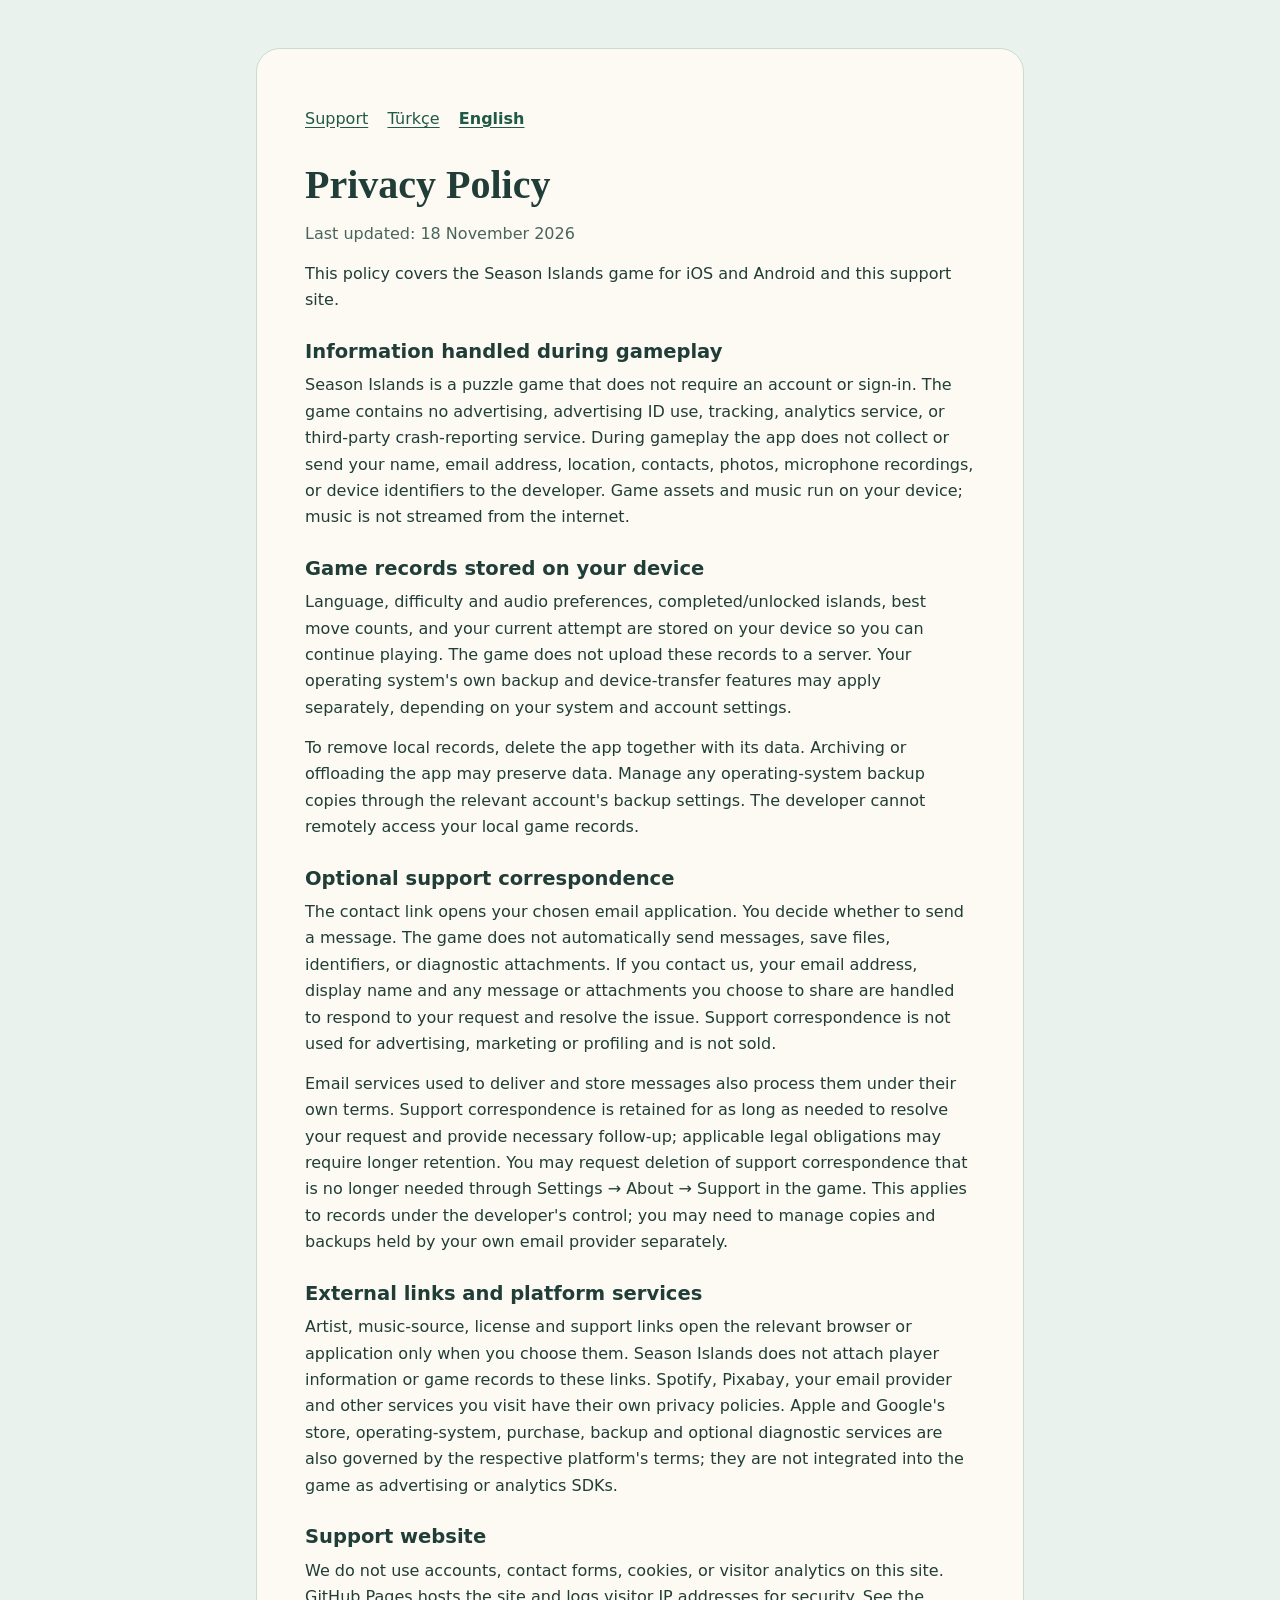
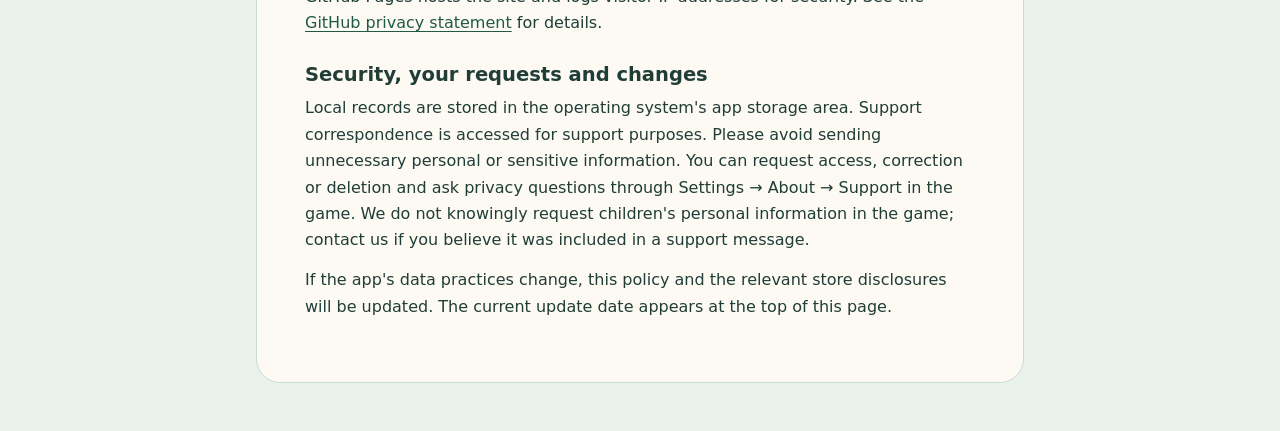
==== privacy-en.html @ 270b9de0 "Add files via upload" ====
<!doctype html>
<html lang="en">
<head>
  <meta charset="utf-8">
  <meta name="viewport" content="width=device-width, initial-scale=1">
  <meta name="description" content="This policy covers the Season Islands game for iOS and Android and this support site.">
  <title>Season Islands — Privacy Policy</title>
  <link rel="icon" href="icon.png" type="image/png">
  <link rel="stylesheet" href="style.css">
</head>
<body>
  <main>
    <nav aria-label="Pages">
      <a href="./">Support</a>
      <a href="privacy-tr.html" lang="tr" hreflang="tr">Türkçe</a>
      <a href="privacy-en.html" lang="en" hreflang="en" aria-current="page">English</a>
    </nav>
    <h1>Privacy Policy</h1>
    <p class="updated">Last updated: 18 November 2026</p>
    <p>This policy covers the Season Islands game for iOS and Android and this support site.</p>
    <h2>Information handled during gameplay</h2>
    <p>Season Islands is a puzzle game that does not require an account or sign-in. The game contains no advertising, advertising ID use, tracking, analytics service, or third-party crash-reporting service. During gameplay the app does not collect or send your name, email address, location, contacts, photos, microphone recordings, or device identifiers to the developer. Game assets and music run on your device; music is not streamed from the internet.</p>
    <h2>Game records stored on your device</h2>
    <p>Language, difficulty and audio preferences, completed/unlocked islands, best move counts, and your current attempt are stored on your device so you can continue playing. The game does not upload these records to a server. Your operating system&#x27;s own backup and device-transfer features may apply separately, depending on your system and account settings.</p>
    <p>To remove local records, delete the app together with its data. Archiving or offloading the app may preserve data. Manage any operating-system backup copies through the relevant account&#x27;s backup settings. The developer cannot remotely access your local game records.</p>
    <h2>Optional support correspondence</h2>
    <p>The contact link opens your chosen email application. You decide whether to send a message. The game does not automatically send messages, save files, identifiers, or diagnostic attachments. If you contact us, your email address, display name and any message or attachments you choose to share are handled to respond to your request and resolve the issue. Support correspondence is not used for advertising, marketing or profiling and is not sold.</p>
    <p>Email services used to deliver and store messages also process them under their own terms. Support correspondence is retained for as long as needed to resolve your request and provide necessary follow-up; applicable legal obligations may require longer retention. You may request deletion of support correspondence that is no longer needed through Settings → About → Support in the game. This applies to records under the developer&#x27;s control; you may need to manage copies and backups held by your own email provider separately.</p>
    <h2>External links and platform services</h2>
    <p>Artist, music-source, license and support links open the relevant browser or application only when you choose them. Season Islands does not attach player information or game records to these links. Spotify, Pixabay, your email provider and other services you visit have their own privacy policies. Apple and Google&#x27;s store, operating-system, purchase, backup and optional diagnostic services are also governed by the respective platform&#x27;s terms; they are not integrated into the game as advertising or analytics SDKs.</p>
    <h2>Support website</h2>
    <p>We do not use accounts, contact forms, cookies, or visitor analytics on this site. GitHub Pages hosts the site and logs visitor IP addresses for security. See the <a href="https://docs.github.com/en/site-policy/privacy-policies/github-general-privacy-statement">GitHub privacy statement</a> for details.</p>
    <h2>Security, your requests and changes</h2>
    <p>Local records are stored in the operating system&#x27;s app storage area. Support correspondence is accessed for support purposes. Please avoid sending unnecessary personal or sensitive information. You can request access, correction or deletion and ask privacy questions through Settings → About → Support in the game. We do not knowingly request children&#x27;s personal information in the game; contact us if you believe it was included in a support message.</p>
    <p>If the app&#x27;s data practices change, this policy and the relevant store disclosures will be updated. The current update date appears at the top of this page.</p>
  </main>
</body>
</html>
---- style.css ----
:root {
  color-scheme: light;
  font: 100%/1.65 system-ui, -apple-system, sans-serif;
  background: #e9f2ec;
  color: #203d38;
}
*, *::before, *::after { box-sizing: border-box; }
body { margin: 0; padding: clamp(0.75rem, 4vw, 3rem); }
main {
  max-width: 48rem;
  margin: 0 auto;
  padding: clamp(1.15rem, 5vw, 3rem);
  background: #fcfaf2;
  border: 1px solid #c9ddcf;
  border-radius: 1.5rem;
}
header { display: flex; flex-wrap: wrap; align-items: center; gap: 1rem; }
header img { border-radius: 0.95rem; }
h1, h2 { line-height: 1.2; }
h1 { margin: 0; font: 700 clamp(1.75rem, 6vw, 2.5rem)/1.12 Georgia, serif; }
h2 { margin: 1.65rem 0 0.55rem; font-size: 1.22rem; }
p { margin: 0.45rem 0 0.85rem; }
a { color: #205947; text-underline-offset: 0.18em; overflow-wrap: anywhere; }
a:focus-visible { outline: 3px solid #427467; outline-offset: 4px; }
nav { display: flex; flex-wrap: wrap; gap: 0.35rem 1.2rem; margin-bottom: 1.4rem; }
nav a { display: inline-flex; align-items: center; min-height: 2.75rem; }
nav a[aria-current="page"] { font-weight: 700; }
.updated { margin-top: 0.8rem; color: #49645d; }
.privacy-links { border-top: 1px solid #c9ddcf; margin: 1.5rem 0 0; padding-top: 0.55rem; }
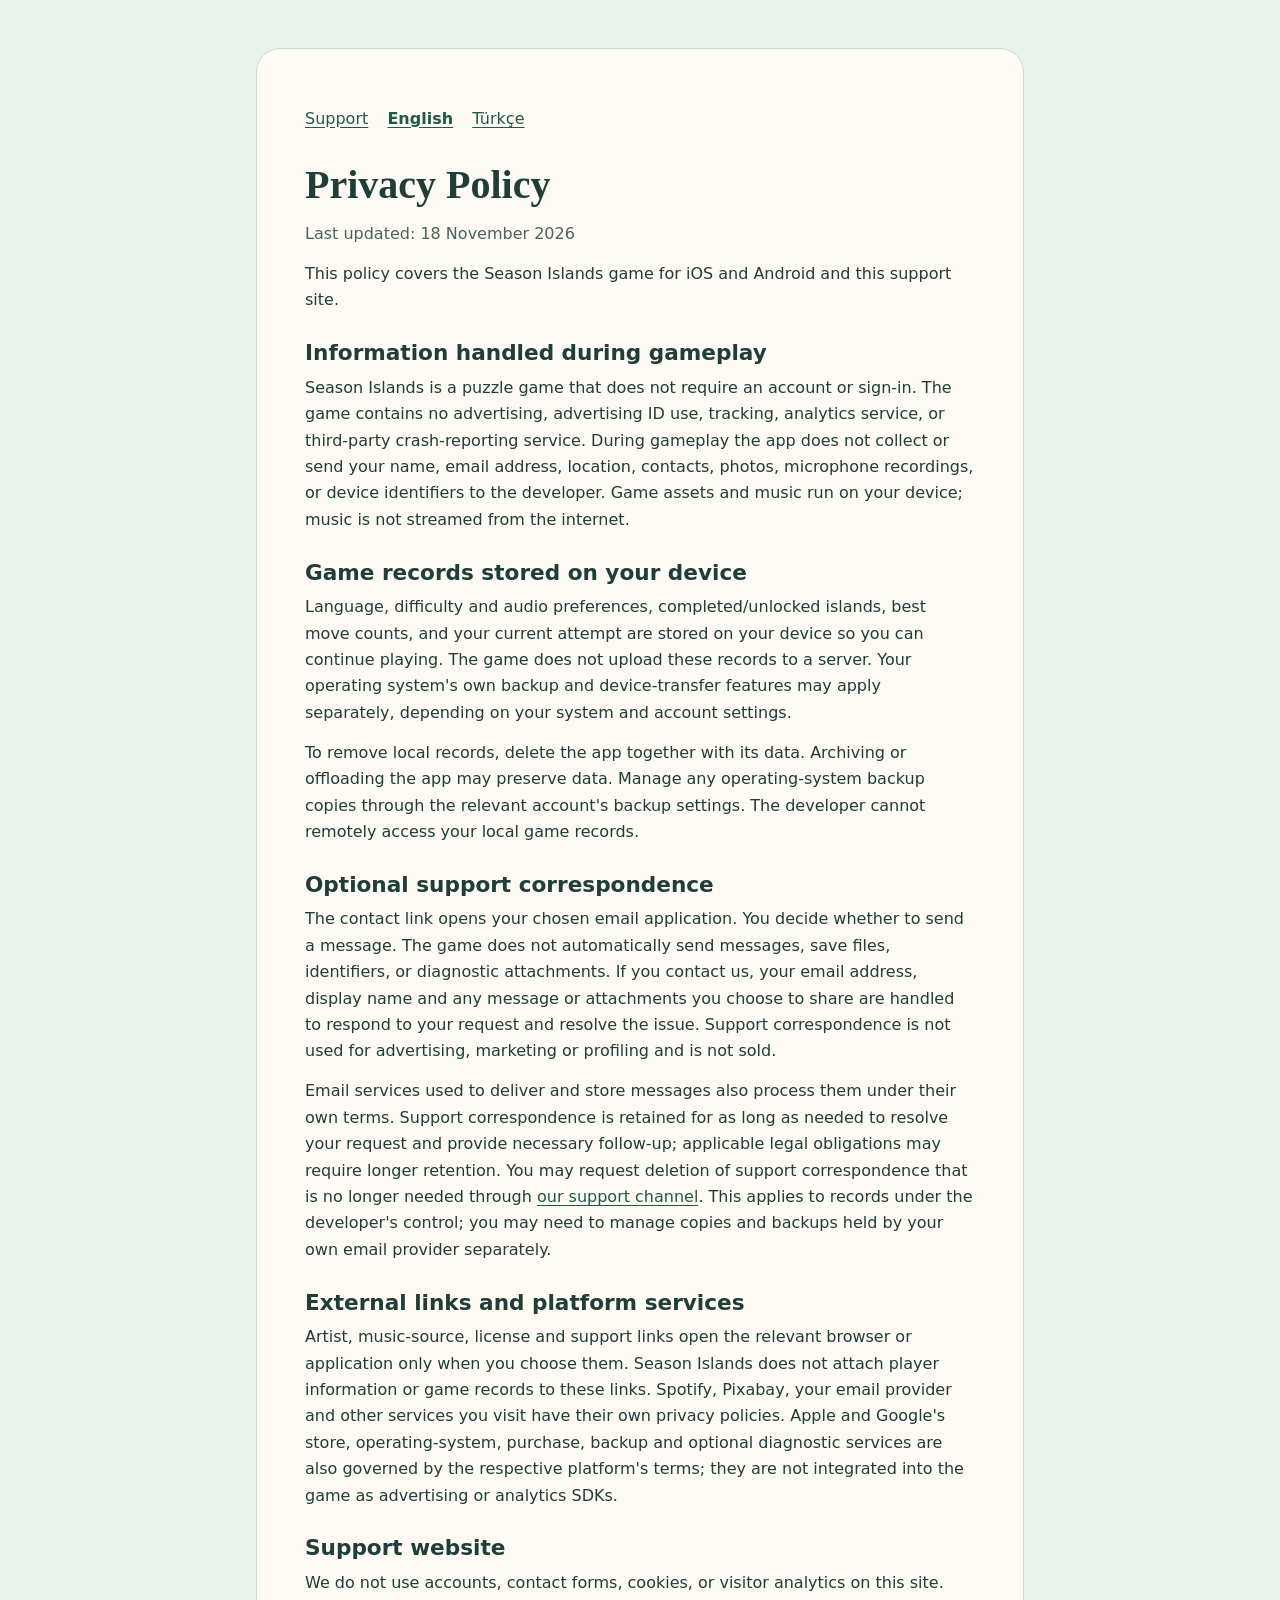
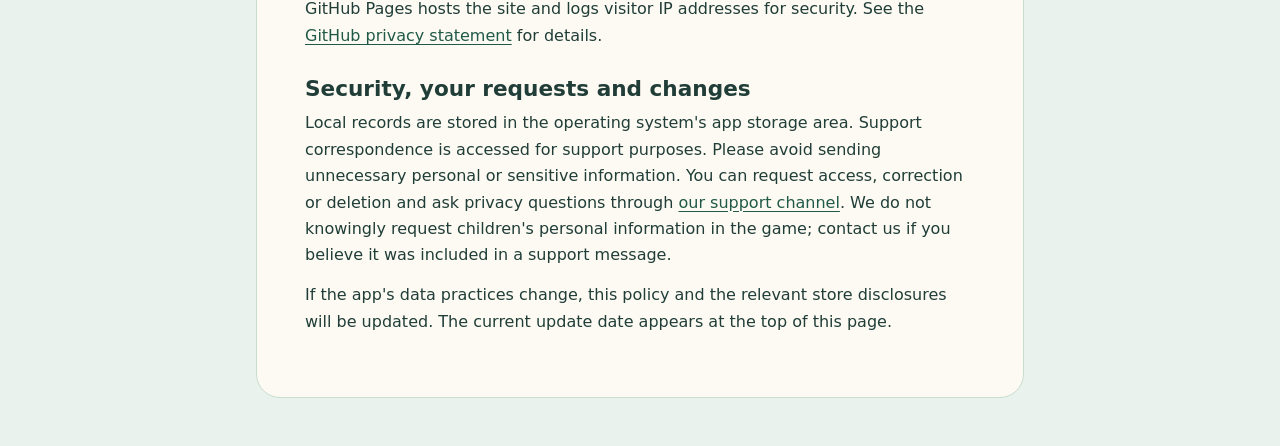
==== commit ba2d82a1: "Publish English-first Season Islands support page" ====
--- a/privacy-en.html
+++ b/privacy-en.html
@@ -11,9 +11,9 @@
 <body>
   <main>
     <nav aria-label="Pages">
-      <a href="./">Support</a>
+      <a href="support.html#en">Support</a>
+      <a href="privacy-en.html" lang="en" hreflang="en" aria-current="page">English</a>
       <a href="privacy-tr.html" lang="tr" hreflang="tr">Türkçe</a>
-      <a href="privacy-en.html" lang="en" hreflang="en" aria-current="page">English</a>
     </nav>
     <h1>Privacy Policy</h1>
     <p class="updated">Last updated: 18 November 2026</p>
@@ -25,13 +25,13 @@
     <p>To remove local records, delete the app together with its data. Archiving or offloading the app may preserve data. Manage any operating-system backup copies through the relevant account&#x27;s backup settings. The developer cannot remotely access your local game records.</p>
     <h2>Optional support correspondence</h2>
     <p>The contact link opens your chosen email application. You decide whether to send a message. The game does not automatically send messages, save files, identifiers, or diagnostic attachments. If you contact us, your email address, display name and any message or attachments you choose to share are handled to respond to your request and resolve the issue. Support correspondence is not used for advertising, marketing or profiling and is not sold.</p>
-    <p>Email services used to deliver and store messages also process them under their own terms. Support correspondence is retained for as long as needed to resolve your request and provide necessary follow-up; applicable legal obligations may require longer retention. You may request deletion of support correspondence that is no longer needed through Settings → About → Support in the game. This applies to records under the developer&#x27;s control; you may need to manage copies and backups held by your own email provider separately.</p>
+    <p>Email services used to deliver and store messages also process them under their own terms. Support correspondence is retained for as long as needed to resolve your request and provide necessary follow-up; applicable legal obligations may require longer retention. You may request deletion of support correspondence that is no longer needed through <a href="support.html#contact-en">our support channel</a>. This applies to records under the developer&#x27;s control; you may need to manage copies and backups held by your own email provider separately.</p>
     <h2>External links and platform services</h2>
     <p>Artist, music-source, license and support links open the relevant browser or application only when you choose them. Season Islands does not attach player information or game records to these links. Spotify, Pixabay, your email provider and other services you visit have their own privacy policies. Apple and Google&#x27;s store, operating-system, purchase, backup and optional diagnostic services are also governed by the respective platform&#x27;s terms; they are not integrated into the game as advertising or analytics SDKs.</p>
     <h2>Support website</h2>
     <p>We do not use accounts, contact forms, cookies, or visitor analytics on this site. GitHub Pages hosts the site and logs visitor IP addresses for security. See the <a href="https://docs.github.com/en/site-policy/privacy-policies/github-general-privacy-statement">GitHub privacy statement</a> for details.</p>
     <h2>Security, your requests and changes</h2>
-    <p>Local records are stored in the operating system&#x27;s app storage area. Support correspondence is accessed for support purposes. Please avoid sending unnecessary personal or sensitive information. You can request access, correction or deletion and ask privacy questions through Settings → About → Support in the game. We do not knowingly request children&#x27;s personal information in the game; contact us if you believe it was included in a support message.</p>
+    <p>Local records are stored in the operating system&#x27;s app storage area. Support correspondence is accessed for support purposes. Please avoid sending unnecessary personal or sensitive information. You can request access, correction or deletion and ask privacy questions through <a href="support.html#contact-en">our support channel</a>. We do not knowingly request children&#x27;s personal information in the game; contact us if you believe it was included in a support message.</p>
     <p>If the app&#x27;s data practices change, this policy and the relevant store disclosures will be updated. The current update date appears at the top of this page.</p>
   </main>
 </body>
--- a/style.css
+++ b/style.css
@@ -1,8 +1,18 @@
 :root {
-  color-scheme: light;
+  color-scheme: light dark;
+  --background: #e9f2ec;
+  --surface: #fcfaf2;
+  --text: #203d38;
+  --muted: #49645d;
+  --line: #c9ddcf;
+  --link: #205947;
+  --chip: #dceee2;
+  --button: #205947;
+  --button-text: #fff;
+  --focus: #427467;
   font: 100%/1.65 system-ui, -apple-system, sans-serif;
-  background: #e9f2ec;
-  color: #203d38;
+  background: var(--background);
+  color: var(--text);
 }
 *, *::before, *::after { box-sizing: border-box; }
 body { margin: 0; padding: clamp(0.75rem, 4vw, 3rem); }
@@ -10,20 +20,45 @@
   max-width: 48rem;
   margin: 0 auto;
   padding: clamp(1.15rem, 5vw, 3rem);
-  background: #fcfaf2;
-  border: 1px solid #c9ddcf;
+  background: var(--surface);
+  border: 1px solid var(--line);
   border-radius: 1.5rem;
 }
 header { display: flex; flex-wrap: wrap; align-items: center; gap: 1rem; }
 header img { border-radius: 0.95rem; }
-h1, h2 { line-height: 1.2; }
+h1, h2, h3 { line-height: 1.2; }
 h1 { margin: 0; font: 700 clamp(1.75rem, 6vw, 2.5rem)/1.12 Georgia, serif; }
-h2 { margin: 1.65rem 0 0.55rem; font-size: 1.22rem; }
+h2 { margin: 1.65rem 0 0.55rem; font-size: 1.35rem; }
+h3 { margin: 1.5rem 0 .55rem; font-size: 1.1rem; }
 p { margin: 0.45rem 0 0.85rem; }
-a { color: #205947; text-underline-offset: 0.18em; overflow-wrap: anywhere; }
-a:focus-visible { outline: 3px solid #427467; outline-offset: 4px; }
+a { color: var(--link); text-underline-offset: 0.18em; overflow-wrap: anywhere; }
+:focus-visible { outline: 3px solid var(--focus); outline-offset: 4px; }
 nav { display: flex; flex-wrap: wrap; gap: 0.35rem 1.2rem; margin-bottom: 1.4rem; }
 nav a { display: inline-flex; align-items: center; min-height: 2.75rem; }
 nav a[aria-current="page"] { font-weight: 700; }
-.updated { margin-top: 0.8rem; color: #49645d; }
-.privacy-links { border-top: 1px solid #c9ddcf; margin: 1.5rem 0 0; padding-top: 0.55rem; }
+.language { margin-top: 1.2rem; gap: 0.55rem; }
+.language a, .contact-button { padding: 0.45rem 0.9rem; border-radius: 0.65rem; font-weight: 650; }
+.language a { background: var(--chip); }
+.contact-button { display: inline-flex; align-items: center; min-height: 2.75rem; background: var(--button); color: var(--button-text); }
+.updated, .email, footer { color: var(--muted); }
+.updated { margin-top: 0.8rem; }
+.email { font-size: 0.92rem; overflow-wrap: anywhere; }
+details { border-bottom: 1px solid var(--line); }
+summary { min-height: 2.75rem; padding: 0.65rem 0; font-weight: 650; cursor: pointer; }
+details p { margin-top: 0; }
+section + section, footer { border-top: 1px solid var(--line); margin-top: 2.6rem; padding-top: 0.5rem; }
+footer { padding-top: 1rem; font-size: 0.9rem; }
+@media (prefers-color-scheme: dark) {
+  :root {
+    --background: #162724;
+    --surface: #20342e;
+    --text: #e8f3eb;
+    --muted: #b9cec2;
+    --line: #456056;
+    --link: #b3e9ce;
+    --chip: #2e5144;
+    --button: #b3e9ce;
+    --button-text: #16342b;
+    --focus: #b3e9ce;
+  }
+}
